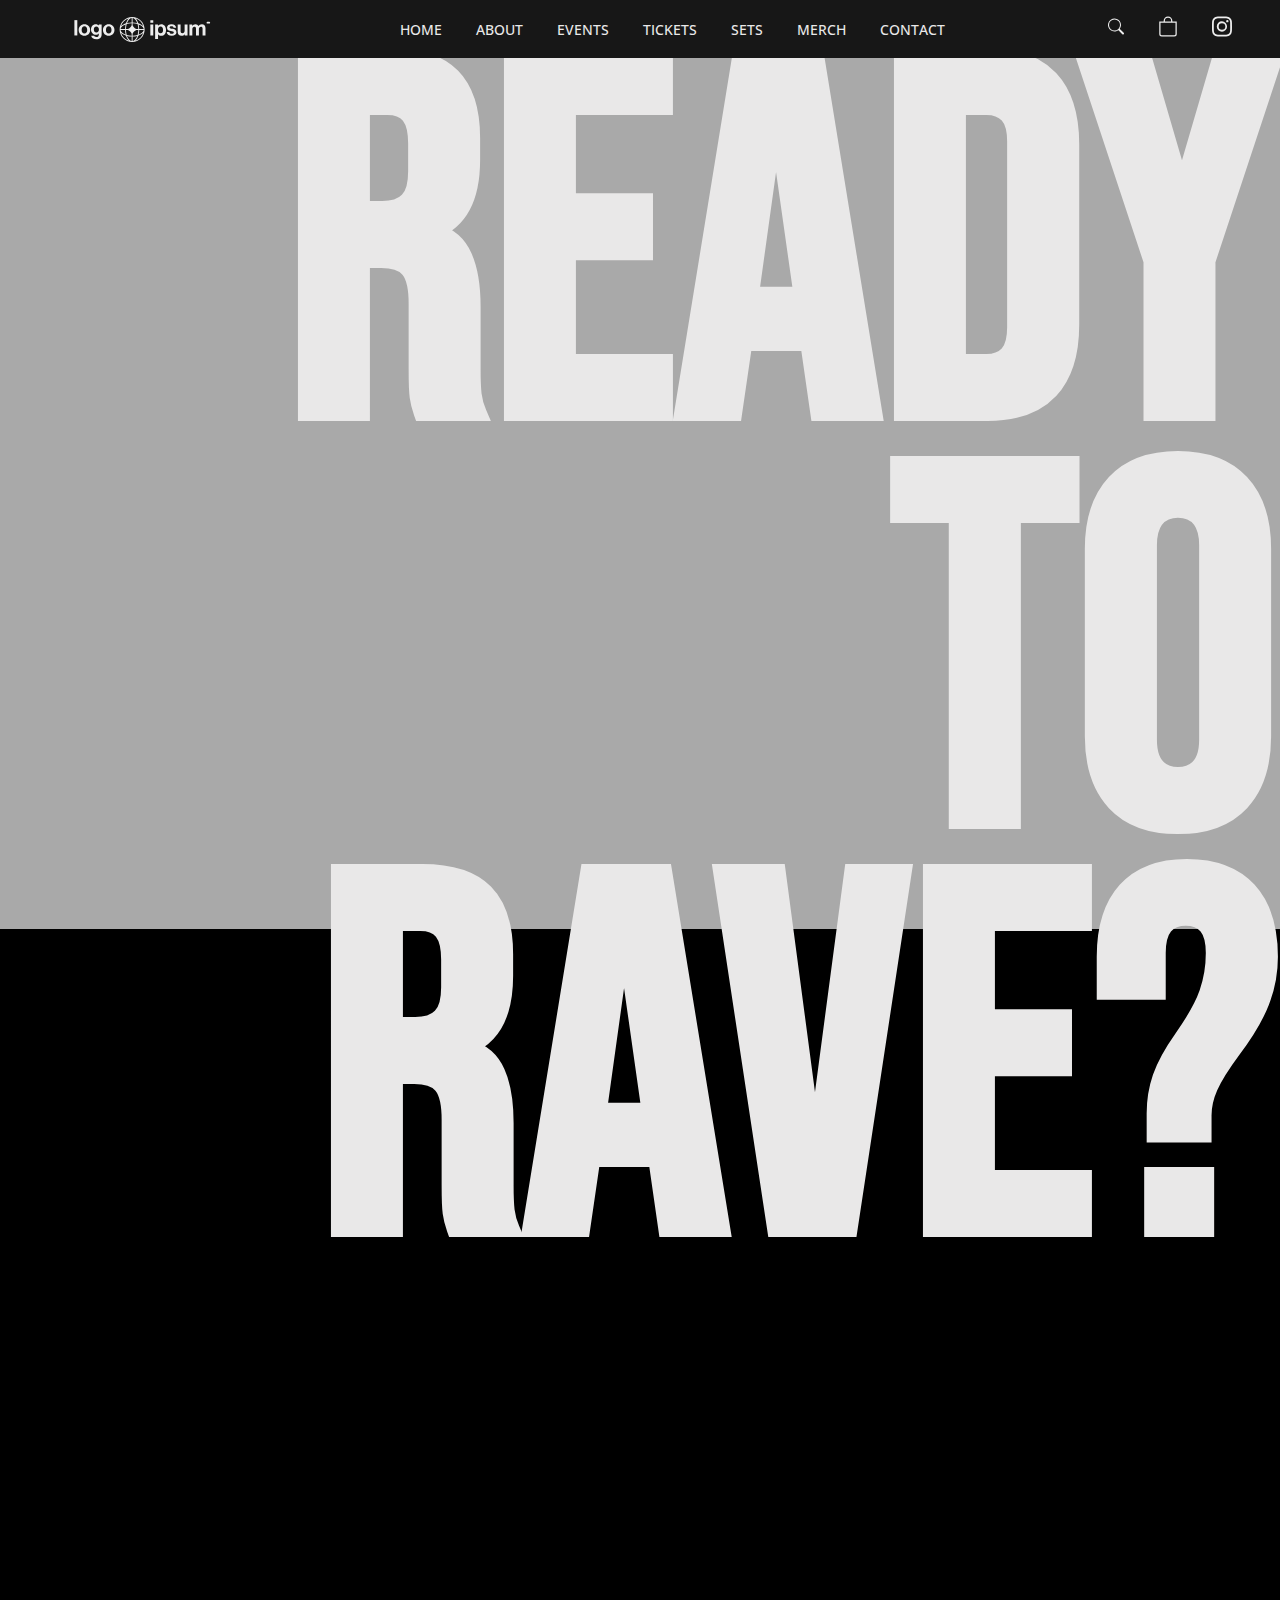
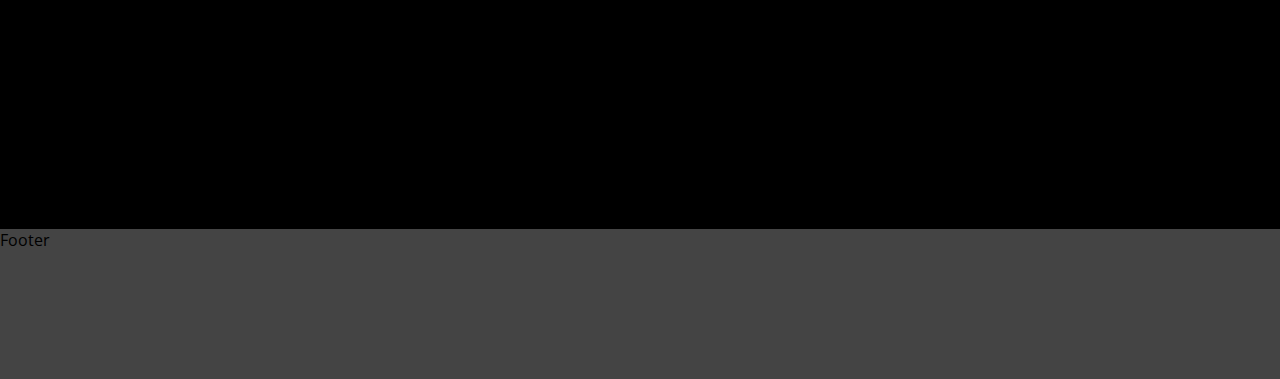
==== src/index.htm.html @ 8f087236 "Header, landing" ====
<!DOCTYPE html>
<html lang="de">
<head>
    <meta charset="UTF-8">
    <title>Title</title>
    <link rel="stylesheet" href="stylesheet.css">
    <link rel="icon" href="images/placeholder/gear-wide-connected%20(1).ico" sizes="any">
</head>
<body>
<div class="container">
    <div class="header">
        <div class="navigation">
            <svg id="logo-76" width="218" height="40" viewBox="0 0 218 40" fill="currentColor"
                 xmlns="http://www.w3.org/2000/svg">
                <path class="logoLong"
                      d="M122.355 29.5238H127.018V11.9352H122.355V29.5238ZM122.355 9.19238H127.018V5.00952H122.355V9.19238Z"
                      fill="currentColor" stop-color="#ffffff"></path>
                <path class="logoLong"
                      d="M130.023 35.2838H134.686V27.5352H134.754C135.748 29.0438 137.36 30.0381 139.828 30.0381C144.354 30.0381 147.44 26.4381 147.44 20.7467C147.44 15.2609 144.457 11.4552 139.794 11.4552C137.394 11.4552 135.748 12.5867 134.617 14.1295H134.514V11.9352H130.023V35.2838ZM138.834 26.1638C136.057 26.1638 134.583 24.0724 134.583 20.8838C134.583 17.7295 135.748 15.2267 138.663 15.2267C141.543 15.2267 142.708 17.5581 142.708 20.8838C142.708 24.2095 141.2 26.1638 138.834 26.1638Z"
                      fill="currentColor" stop-color="#ffffff"></path>
                <path class="logoLong"
                      d="M156.741 30.0381C161.13 30.0381 164.147 27.9124 164.147 24.3809C164.147 20.2667 160.89 19.4438 157.941 18.8267C155.438 18.3124 153.107 18.1752 153.107 16.6667C153.107 15.3981 154.307 14.7124 156.124 14.7124C158.113 14.7124 159.313 15.3981 159.518 17.2838H163.735C163.393 13.7524 160.821 11.4552 156.193 11.4552C152.181 11.4552 149.027 13.2724 149.027 17.0781C149.027 20.9181 152.113 21.7752 155.267 22.3924C157.667 22.8724 159.895 23.0438 159.895 24.7238C159.895 25.9581 158.73 26.7467 156.673 26.7467C154.581 26.7467 153.141 25.8552 152.833 23.8324H148.513C148.787 27.5695 151.633 30.0381 156.741 30.0381Z"
                      fill="currentColor" stop-color="#ffffff"></path>
                <path class="logoLong"
                      d="M181.85 29.5238V11.9352H177.187V22.0838C177.187 24.4152 175.85 26.0609 173.656 26.0609C171.667 26.0609 170.742 24.9295 170.742 22.8724V11.9352H166.113V23.6609C166.113 27.5009 168.307 30.0038 172.216 30.0038C174.685 30.0038 176.056 29.0781 177.256 27.4667H177.359V29.5238H181.85Z"
                      fill="currentColor" stop-color="#ffffff"></path>
                <path class="logoLong"
                      d="M184.866 29.5238H189.529V19.3067C189.529 16.9752 190.798 15.4667 192.684 15.4667C194.398 15.4667 195.392 16.4952 195.392 18.4838V29.5238H200.055V19.3067C200.055 16.9752 201.255 15.4667 203.209 15.4667C204.924 15.4667 205.918 16.4952 205.918 18.4838V29.5238H210.581V17.6952C210.581 13.8552 208.489 11.4552 204.786 11.4552C202.558 11.4552 200.706 12.6209 199.506 14.5409H199.438C198.581 12.6895 196.798 11.4552 194.569 11.4552C192.135 11.4552 190.421 12.6895 189.461 14.3009H189.358V11.9352H184.866V29.5238Z"
                      fill="currentColor" stop-color="#ffffff"></path>
                <path class="logoLong" d="M0.824158 29.5238H5.48701V5.00952H0.824158V29.5238Z" fill=currentColor"
                      stop-color="#ffffff"></path>
                <path class="logoLong"
                      d="M16.8884 30.0381C22.3398 30.0381 26.0769 25.9924 26.0769 20.7467C26.0769 15.5009 22.3398 11.4552 16.8884 11.4552C11.4369 11.4552 7.69978 15.5009 7.69978 20.7467C7.69978 25.9924 11.4369 30.0381 16.8884 30.0381ZM16.8884 26.4724C14.0084 26.4724 12.4312 24.1752 12.4312 20.7467C12.4312 17.3181 14.0084 14.9867 16.8884 14.9867C19.7341 14.9867 21.3455 17.3181 21.3455 20.7467C21.3455 24.1752 19.7341 26.4724 16.8884 26.4724Z"
                      fill="currentColor" stop-color="#ffffff"></path>
                <path class="logoLong"
                      d="M35.993 35.5238C38.5987 35.5238 40.8616 34.9067 42.3358 33.5352C43.6387 32.3352 44.4273 30.6552 44.4273 28.1867V11.9352H39.9359V13.7867H39.8673C38.8044 12.3124 37.193 11.4552 34.9987 11.4552C30.5416 11.4552 27.3873 14.8152 27.3873 20.0609C27.3873 25.3752 31.2273 28.4609 35.1359 28.4609C37.3644 28.4609 38.7016 27.5695 39.7301 26.4038H39.833V28.3238C39.833 30.7238 38.5644 31.9924 35.9244 31.9924C33.7644 31.9924 32.7701 31.1352 32.393 30.0381H27.7644C28.2444 33.4667 31.193 35.5238 35.993 35.5238ZM35.9244 24.7238C33.5244 24.7238 31.9473 22.9752 31.9473 19.9924C31.9473 17.0438 33.5244 15.1924 35.8901 15.1924C38.7016 15.1924 40.073 17.3867 40.073 19.9581C40.073 22.5638 38.873 24.7238 35.9244 24.7238Z"
                      fill="currentColor" stop-color="#ffffff"></path>
                <path class="logoLong"
                      d="M55.7611 30.0381C61.2125 30.0381 64.9497 25.9924 64.9497 20.7467C64.9497 15.5009 61.2125 11.4552 55.7611 11.4552C50.3097 11.4552 46.5725 15.5009 46.5725 20.7467C46.5725 25.9924 50.3097 30.0381 55.7611 30.0381ZM55.7611 26.4724C52.8811 26.4724 51.304 24.1752 51.304 20.7467C51.304 17.3181 52.8811 14.9867 55.7611 14.9867C58.6068 14.9867 60.2183 17.3181 60.2183 20.7467C60.2183 24.1752 58.6068 26.4724 55.7611 26.4724Z"
                      fill="currentColor" stop-color="#ffffff"></path>
                <path class="logoLong"
                      d="M212.275 9.04762C212.275 8.25864 212.915 7.61905 213.704 7.61905H216.561C217.35 7.61905 217.99 8.25864 217.99 9.04762C217.99 9.8366 217.35 10.4762 216.561 10.4762H213.704C212.915 10.4762 212.275 9.8366 212.275 9.04762Z"
                      fill="currentColor" stop-color="#ffffff"></path>
                <path class="logoLong" fill-rule="evenodd" clip-rule="evenodd"
                      d="M93.2277 0C104.273 0 113.228 8.95431 113.228 20C113.228 31.0457 104.273 40 93.2277 40C82.182 40 73.2277 31.0457 73.2277 20C73.2277 8.95431 82.182 0 93.2277 0ZM92.5048 1.49659C90.2231 1.81769 88.0505 3.65108 86.364 6.7174C85.8748 7.60683 85.4334 8.58946 85.0488 9.65044C87.342 9.07417 89.8611 8.73442 92.5048 8.68187V1.49659ZM83.3584 10.1308C83.8368 8.62958 84.4219 7.2484 85.0972 6.02065C85.9332 4.50059 86.9254 3.18795 88.0433 2.17977C81.9644 3.94523 77.1729 8.73679 75.4074 14.8157C76.4156 13.6978 77.7282 12.7056 79.2483 11.8696C80.4761 11.1943 81.8572 10.6091 83.3584 10.1308ZM82.8781 11.8211C82.3018 14.1143 81.9621 16.6334 81.9095 19.2771H74.7242C75.0453 16.9954 76.8787 14.8228 79.9451 13.1364C80.8345 12.6472 81.8171 12.2058 82.8781 11.8211ZM83.3556 19.2771C83.4153 16.392 83.8307 13.6834 84.5179 11.2902C86.9111 10.603 89.6197 10.1876 92.5048 10.1279V13.2508C91.4285 16.0062 89.2333 18.2012 86.4778 19.2771H83.3556ZM81.9095 20.7229H74.7242C75.0453 23.0046 76.8787 25.1771 79.9451 26.8636C80.8345 27.3528 81.8171 27.7942 82.8781 28.1789C82.3018 25.8857 81.9621 23.3666 81.9095 20.7229ZM84.5179 28.7098C83.8307 26.3166 83.4153 23.608 83.3556 20.7229H86.4778C89.2333 21.7988 91.4285 23.9938 92.5048 26.7492V29.8721C89.6197 29.8124 86.9111 29.397 84.5179 28.7098ZM83.3584 29.8692C81.8572 29.3909 80.4761 28.8057 79.2483 28.1304C77.7282 27.2944 76.4156 26.3022 75.4074 25.1843C77.1729 31.2632 81.9644 36.0548 88.0433 37.8202C86.9254 36.812 85.9332 35.4994 85.0972 33.9793C84.4219 32.7516 83.8368 31.3704 83.3584 29.8692ZM92.5048 38.5034C90.2231 38.1823 88.0505 36.3489 86.364 33.2826C85.8748 32.3932 85.4334 31.4105 85.0488 30.3496C87.342 30.9258 89.8611 31.2656 92.5048 31.3181V38.5034ZM98.412 37.8202C99.5299 36.812 100.522 35.4994 101.358 33.9793C102.033 32.7516 102.619 31.3704 103.097 29.8692C104.598 29.3909 105.979 28.8057 107.207 28.1304C108.727 27.2944 110.04 26.3022 111.048 25.1843C109.282 31.2632 104.491 36.0548 98.412 37.8202ZM101.407 30.3496C101.022 31.4105 100.58 32.3932 100.091 33.2826C98.4048 36.3489 96.2322 38.1823 93.9505 38.5034V31.3181C96.5942 31.2656 99.1133 30.9258 101.407 30.3496ZM103.577 28.1789C104.638 27.7942 105.621 27.3528 106.51 26.8636C109.577 25.1772 111.41 23.0046 111.731 20.7229H104.546C104.493 23.3666 104.153 25.8857 103.577 28.1789ZM103.1 20.7229C103.04 23.608 102.625 26.3166 101.937 28.7098C99.5442 29.397 96.8356 29.8124 93.9505 29.8721V26.7515C95.0265 23.9951 97.2222 21.7991 99.9784 20.7229H103.1ZM104.546 19.2771H111.731C111.41 16.9954 109.577 14.8228 106.51 13.1364C105.621 12.6472 104.638 12.2058 103.577 11.8211C104.153 14.1143 104.493 16.6334 104.546 19.2771ZM101.937 11.2902C102.625 13.6834 103.04 16.392 103.1 19.2771H99.9785C97.2222 18.2009 95.0265 16.0049 93.9505 13.2485V10.1279C96.8356 10.1876 99.5442 10.603 101.937 11.2902ZM103.097 10.1308C104.598 10.6091 105.979 11.1943 107.207 11.8696C108.727 12.7056 110.04 13.6978 111.048 14.8157C109.282 8.73679 104.491 3.94523 98.412 2.17977C99.5299 3.18795 100.522 4.50059 101.358 6.02065C102.033 7.2484 102.619 8.62958 103.097 10.1308ZM93.9505 1.49659C96.2322 1.81769 98.4048 3.65108 100.091 6.7174C100.58 7.60684 101.022 8.58946 101.407 9.65044C99.1133 9.07417 96.5942 8.73442 93.9505 8.68187V1.49659Z"
                      fill="currentColor" stop-color="#ffffff"></path>
            </svg>
            <nav>
                <ul class="navLinks">
                    <li><a href="#">HOME</a></li>
                    <li><a href="#">ABOUT</a></li>
                    <li><a href="#">EVENTS</a></li>
                    <li><a href="#">TICKETS</a></li>
                    <li><a href="#">SETS</a></li>
                    <li><a href="#">MERCH</a></li>
                    <li><a href="#">CONTACT</a></li>
                </ul>
            </nav>
            <nav>
                <ul class="iconLinks">
                    <li>
                        <a href="#">
                            <svg xmlns="http://www.w3.org/2000/svg" width="16" height="16" fill="currentColor"
                                 class="bi bi-search" viewBox="0 0 16 16">
                                <path d="M11.742 10.344a6.5 6.5 0 1 0-1.397 1.398h-.001c.03.04.062.078.098.115l3.85 3.85a1 1 0 0 0 1.415-1.414l-3.85-3.85a1.007 1.007 0 0 0-.115-.1zM12 6.5a5.5 5.5 0 1 1-11 0 5.5 5.5 0 0 1 11 0z"/>
                            </svg>
                        </a>
                    </li>
                    <li>
                        <a href="#">
                            <svg xmlns="http://www.w3.org/2000/svg" width="20" height="20" fill="currentColor"
                                 class="bi bi-bag"
                                 viewBox="0 0 16 16">
                                <path d="M8 1a2.5 2.5 0 0 1 2.5 2.5V4h-5v-.5A2.5 2.5 0 0 1 8 1zm3.5 3v-.5a3.5 3.5 0 1 0-7 0V4H1v10a2 2 0 0 0 2 2h10a2 2 0 0 0 2-2V4h-3.5zM2 5h12v9a1 1 0 0 1-1 1H3a1 1 0 0 1-1-1V5z"/>
                            </svg>
                        </a>
                    </li>
                    <li>
                        <a href="https://www.instagram.com/tunnel_vision_events/?igshid=YmMyMTA2M2Y%3D" target="_blank">
                            <svg xmlns="http://www.w3.org/2000/svg" width="20" height="20" fill="currentColor"
                                 class="bi bi-instagram" viewBox="0 0 16 16">
                                <path d="M8 0C5.829 0 5.556.01 4.703.048 3.85.088 3.269.222 2.76.42a3.917 3.917 0 0 0-1.417.923A3.927 3.927 0 0 0 .42 2.76C.222 3.268.087 3.85.048 4.7.01 5.555 0 5.827 0 8.001c0 2.172.01 2.444.048 3.297.04.852.174 1.433.372 1.942.205.526.478.972.923 1.417.444.445.89.719 1.416.923.51.198 1.09.333 1.942.372C5.555 15.99 5.827 16 8 16s2.444-.01 3.298-.048c.851-.04 1.434-.174 1.943-.372a3.916 3.916 0 0 0 1.416-.923c.445-.445.718-.891.923-1.417.197-.509.332-1.09.372-1.942C15.99 10.445 16 10.173 16 8s-.01-2.445-.048-3.299c-.04-.851-.175-1.433-.372-1.941a3.926 3.926 0 0 0-.923-1.417A3.911 3.911 0 0 0 13.24.42c-.51-.198-1.092-.333-1.943-.372C10.443.01 10.172 0 7.998 0h.003zm-.717 1.442h.718c2.136 0 2.389.007 3.232.046.78.035 1.204.166 1.486.275.373.145.64.319.92.599.28.28.453.546.598.92.11.281.24.705.275 1.485.039.843.047 1.096.047 3.231s-.008 2.389-.047 3.232c-.035.78-.166 1.203-.275 1.485a2.47 2.47 0 0 1-.599.919c-.28.28-.546.453-.92.598-.28.11-.704.24-1.485.276-.843.038-1.096.047-3.232.047s-2.39-.009-3.233-.047c-.78-.036-1.203-.166-1.485-.276a2.478 2.478 0 0 1-.92-.598 2.48 2.48 0 0 1-.6-.92c-.109-.281-.24-.705-.275-1.485-.038-.843-.046-1.096-.046-3.233 0-2.136.008-2.388.046-3.231.036-.78.166-1.204.276-1.486.145-.373.319-.64.599-.92.28-.28.546-.453.92-.598.282-.11.705-.24 1.485-.276.738-.034 1.024-.044 2.515-.045v.002zm4.988 1.328a.96.96 0 1 0 0 1.92.96.96 0 0 0 0-1.92zm-4.27 1.122a4.109 4.109 0 1 0 0 8.217 4.109 4.109 0 0 0 0-8.217zm0 1.441a2.667 2.667 0 1 1 0 5.334 2.667 2.667 0 0 1 0-5.334z"/>
                            </svg>
                        </a>
                    </li>
                </ul>
            </nav>
        </div>
    </div>
    <div class="landing">
        <div class="logoContainer">

        </div>
        <div class="sloganContainer">
            <h1>READY TO RAVE?</h1>
        </div>
    </div>

    <div class="content-container">
        <div class="events">Events</div>
    </div>

    <div class="footer">Footer</div>
</div>

</body>
</html>
---- src/stylesheet.css ----
/* Fonts */
@import url('https://fonts.googleapis.com/css2?family=Open+Sans:wght@500&display=swap');
@import url('https://fonts.googleapis.com/css2?family=Sedgwick+Ave+Display&display=swap');
@import url('https://fonts.googleapis.com/css2?family=Bebas+Neue&display=swap');

/* Full Layout Settings */
* {
    box-sizing: border-box;
    margin: 0;
    padding: 0;
}

body {
    margin: 0;
    padding: 0;
    font-family: 'Open Sans', sans-serif;
    font-size: 16px;
    background-color: black;
}

/* Font Settings */
li, a, button {
    font-family: 'Open Sans', sans-serif;
    font-style: normal;
    text-decoration: none;
    font-weight: 500;
    font-size: 14px;
    color: #E9E8E8;
    transition: all 0.3s ease 0s;
}


/* Container Layout Settings */
/* Page Row Settings */
.container {
    display: grid;
    grid-template-rows: 56px 97vh 100vh 150px;
    grid-template-areas:
            "page-header"
            "page-landing"
            "page-content"
            "page-footer";
}

/* Header Layout Settings */
.header {
    grid-area: page-header;
    display: grid;
    width: 100%;
    grid-template-columns: 1fr minmax(1024px, 1220px) 1fr;
    grid-template-areas:
        "leftside page-navigation rightside";
    justify-content: center;
    background-color: #171717;
    position: fixed;
    align-items: center;
}

/* Navigation Settings */
.navigation {
    grid-area: page-navigation;
    justify-content: space-between;
    width: 100%;
    display: flex;
    align-items: center;
    padding: 14px 3px;
    z-index: 4;
    align-self: center;
    justify-self: center;
    background-color: #171717;
}

.navigation svg {
    cursor: pointer;
    height: 25px;
    color: #EDEDED;
    transition: all 0.3s ease 0s;
}

.navigation svg:hover {
    cursor: pointer;
    height: 25px;
    color: #DA0037;
}

.navLinks, .iconLinks {
    list-style: none;
    text-decoration: none;
}

.navLinks li, .iconLinks li {
    display: inline-block;
    padding: 0 15px;
    text-decoration: none;
    color: #EDEDED;
    transition: all 0.3s ease 0s;
}

.navLinks li a:hover, .iconLinks li a:hover {
    display: inline-block;
    text-decoration: none;
    color: #DA0037;
}

/* Landing Layout Settings */
.landing {
    grid-area: page-landing;
    display: grid;
    grid-template-columns: 1fr 1fr;
    grid-template-areas:
        "logo ready";
    background-color: darkgray;
}

.sloganContainer {
    display: flex;
    flex-direction: column;
    justify-content: flex-end;
    align-items: flex-end;
    height: 100%;
}

.sloganContainer h1 {
    padding: 0;
    font-family: 'Bebas Neue', cursive;
    font-size: 510px;
    color: #E9E8E8;
    line-height: 0.8;
    text-align: end;
}

.logoContainer {
    grid-area: logo;
}


/* Content Layout Settings */
.content-container {
    grid-area: page-content;
}

/* Event Layout Settings */
/*.events {
    display: grid;
    grid-template-columns: 1fr 512px 512px 1fr;
    grid-template-rows: 1fr 1fr;
    background-color: gray;
    height: 100%;
}*/

/* Footer Layout Settings */
.footer {
    grid-area: page-footer;
    background-color: #444444;

}
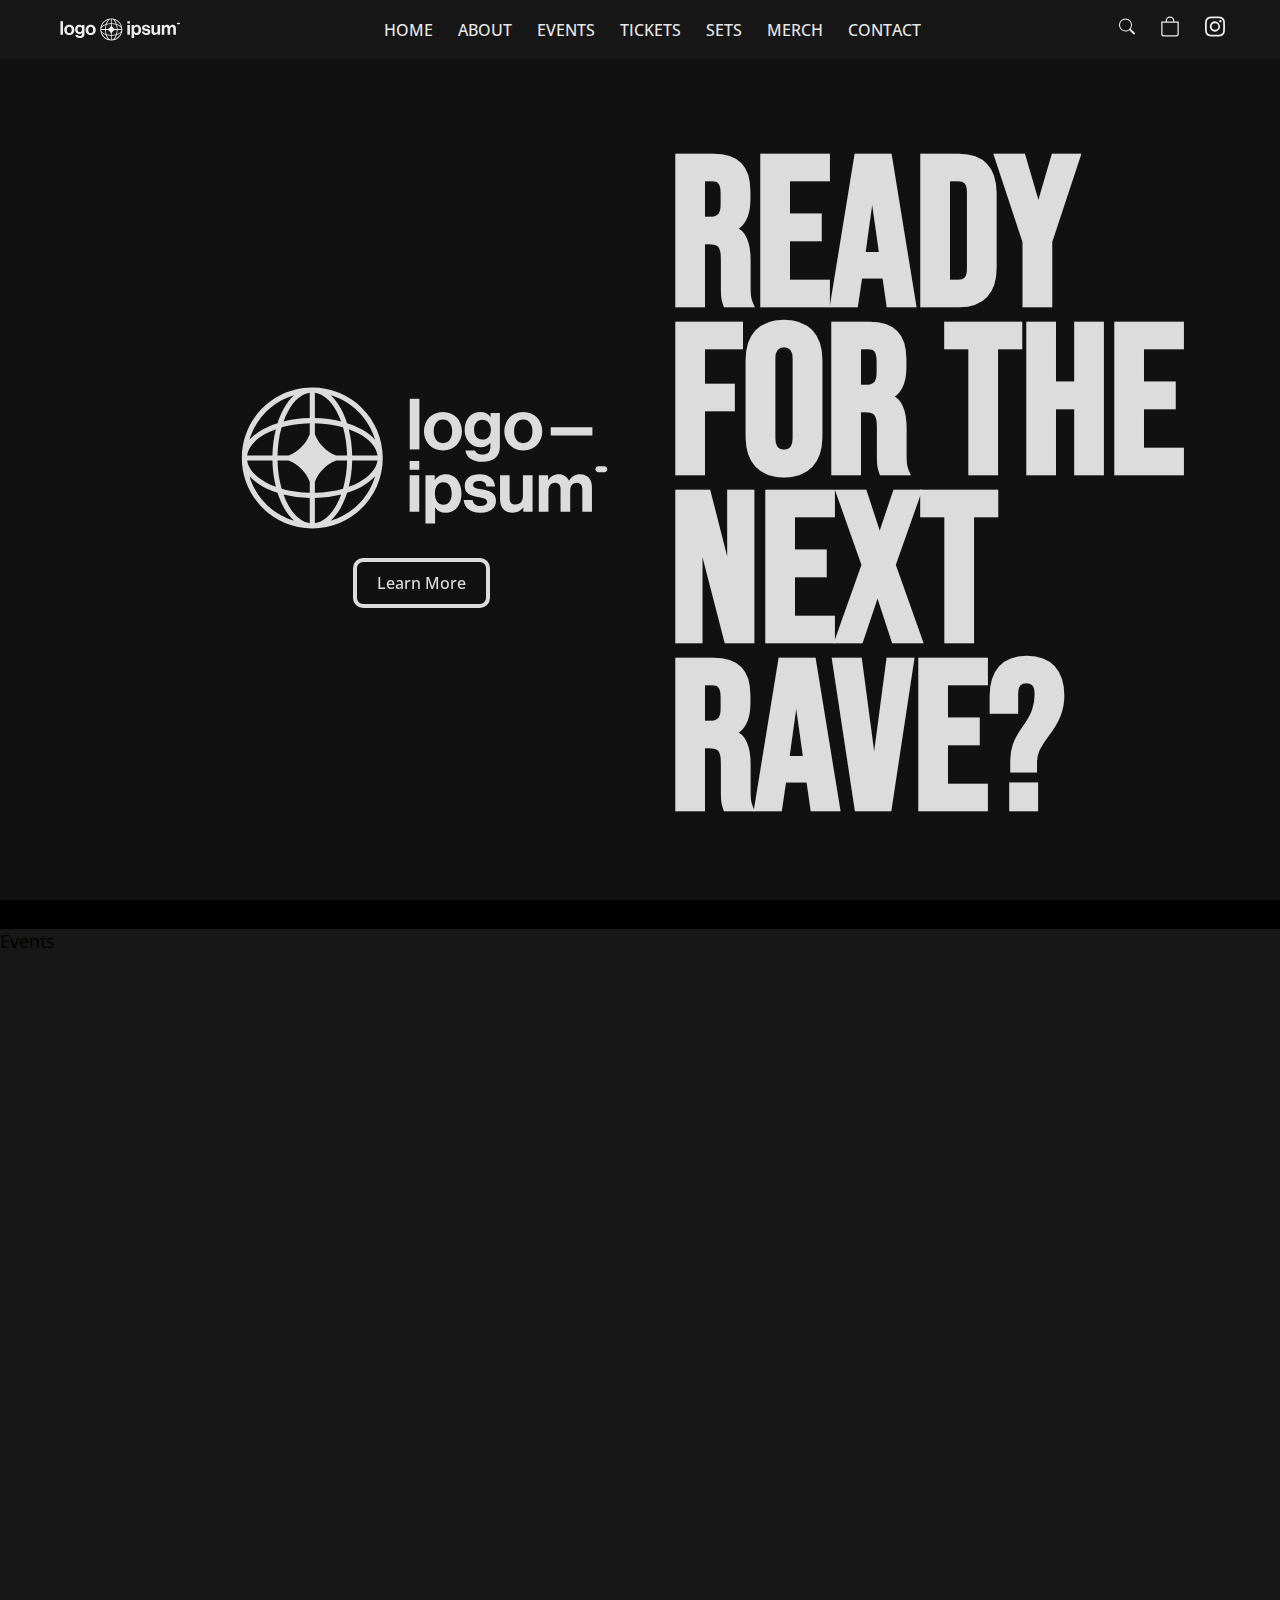
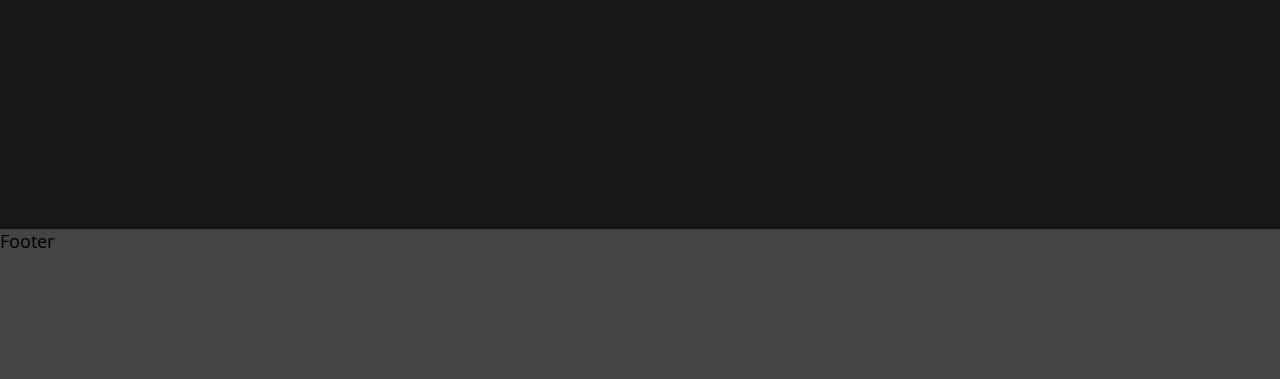
==== commit 73575d3a: "landing" ====
--- a/src/index.htm.html
+++ b/src/index.htm.html
@@ -10,7 +10,7 @@
 <div class="container">
     <div class="header">
         <div class="navigation">
-            <svg id="logo-76" width="218" height="40" viewBox="0 0 218 40" fill="currentColor"
+            <svg id="logo-76" width="150" height="40" viewBox="0 0 218 40" fill="currentColor"
                  xmlns="http://www.w3.org/2000/svg">
                 <path class="logoLong"
                       d="M122.355 29.5238H127.018V11.9352H122.355V29.5238ZM122.355 9.19238H127.018V5.00952H122.355V9.19238Z"
@@ -87,12 +87,31 @@
             </nav>
         </div>
     </div>
+    <video autoplay loop muted id="backgroundVideo">
+        <source src="videos/BackgroundVideo.mp4" type="video/mp4">
+        <source src="videos/BackgroundVideo.mov" type="video/webm">
+        Your browser does not support the video tag.
+    </video>
     <div class="landing">
         <div class="logoContainer">
-
+            <svg id="logo-77" width="380" height="160" viewBox="0 0 105 40" fill="none" xmlns="http://www.w3.org/2000/svg">
+                <path class="logo" d="M48.136 35.2381H50.8704V24.9238H48.136V35.2381ZM48.136 23.3153H50.8704V20.8624H48.136V23.3153Z" fill="currentColor" stop-color="#ffffff"></path>
+                <path class="logo" d="M52.6323 38.6159H55.3667V34.072H55.407C55.99 34.9566 56.935 35.5397 58.3826 35.5397C61.0366 35.5397 62.8461 33.4286 62.8461 30.091C62.8461 26.874 61.0969 24.6423 58.3625 24.6423C56.9551 24.6423 55.99 25.3058 55.3265 26.2105H55.2662V24.9238H52.6323V38.6159ZM57.7996 33.2677C56.171 33.2677 55.3064 32.0413 55.3064 30.1714C55.3064 28.3217 55.99 26.8539 57.699 26.8539C59.3879 26.8539 60.0715 28.2211 60.0715 30.1714C60.0715 32.1217 59.1869 33.2677 57.7996 33.2677Z" fill="currentColor" stop-color="#ffffff"></path>
+                <path class="logo" d="M68.3007 35.5397C70.8742 35.5397 72.6435 34.2931 72.6435 32.2222C72.6435 29.8095 70.7335 29.327 69.0044 28.9651C67.5366 28.6635 66.1694 28.583 66.1694 27.6984C66.1694 26.9545 66.8731 26.5523 67.9388 26.5523C69.1049 26.5523 69.8086 26.9545 69.9292 28.0603H72.4023C72.2012 25.9894 70.6933 24.6423 67.979 24.6423C65.6266 24.6423 63.7768 25.7079 63.7768 27.9396C63.7768 30.1915 65.5864 30.6942 67.4361 31.0561C68.8435 31.3375 70.1504 31.4381 70.1504 32.4233C70.1504 33.1471 69.4668 33.6095 68.2604 33.6095C67.034 33.6095 66.1895 33.0868 66.0086 31.9005H63.4752C63.6361 34.0921 65.3049 35.5397 68.3007 35.5397Z" fill="currentColor" stop-color="#ffffff"></path>
+                <path class="logo" d="M83.0252 35.2381V24.9238H80.2908V30.8751C80.2908 32.2423 79.5067 33.2074 78.2199 33.2074C77.0538 33.2074 76.5109 32.5439 76.5109 31.3375V24.9238H73.7966V31.8C73.7966 34.0518 75.0834 35.5196 77.3755 35.5196C78.8231 35.5196 79.6273 34.9767 80.3311 34.0317H80.3914V35.2381H83.0252Z" fill="currentColor" stop-color="#ffffff"></path>
+                <path class="logo" d="M84.7939 35.2381H87.5284V29.2465C87.5284 27.8793 88.2723 26.9947 89.3781 26.9947C90.3834 26.9947 90.9665 27.5978 90.9665 28.764V35.2381H93.7009V29.2465C93.7009 27.8793 94.4046 26.9947 95.5506 26.9947C96.5559 26.9947 97.139 27.5978 97.139 28.764V35.2381H99.8734V28.3016C99.8734 26.0497 98.6469 24.6423 96.4755 24.6423C95.1686 24.6423 94.0829 25.3259 93.3792 26.4518H93.339C92.8363 25.3661 91.7908 24.6423 90.4839 24.6423C89.0564 24.6423 88.0511 25.3661 87.4881 26.3111H87.4278V24.9238H84.7939V35.2381Z" fill="currentColor" stop-color="#ffffff"></path>
+                <path class="logo" d="M48.1762 17.572H50.9106V3.19629H48.1762V17.572Z" fill="currentColor" stop-color="#ffffff"></path>
+                <path class="logo" d="M57.5966 17.8736C60.7935 17.8736 62.985 15.5011 62.985 12.4249C62.985 9.3487 60.7935 6.97621 57.5966 6.97621C54.3998 6.97621 52.2082 9.3487 52.2082 12.4249C52.2082 15.5011 54.3998 17.8736 57.5966 17.8736ZM57.5966 15.7826C55.9077 15.7826 54.9829 14.4355 54.9829 12.4249C54.9829 10.4143 55.9077 9.04712 57.5966 9.04712C59.2654 9.04712 60.2104 10.4143 60.2104 12.4249C60.2104 14.4355 59.2654 15.7826 57.5966 15.7826Z" fill="currentColor" stop-color="#ffffff"></path>
+                <path class="logo" d="M68.8 21.0906C70.3281 21.0906 71.6551 20.7287 72.5196 19.9244C73.2836 19.2207 73.7461 18.2355 73.7461 16.7879V7.25769H71.1122V8.34341H71.072C70.4487 7.47885 69.5037 6.97621 68.2169 6.97621C65.6032 6.97621 63.7534 8.94659 63.7534 12.0228C63.7534 15.1392 66.0053 16.9487 68.2974 16.9487C69.6043 16.9487 70.3884 16.426 70.9916 15.7424H71.0519V16.8683C71.0519 18.2757 70.308 19.0196 68.7598 19.0196C67.4931 19.0196 66.9101 18.517 66.6889 17.8736H63.9746C64.2561 19.8842 65.9852 21.0906 68.8 21.0906ZM68.7598 14.7572C67.3524 14.7572 66.4275 13.7318 66.4275 11.9826C66.4275 10.2535 67.3524 9.16775 68.7397 9.16775C70.3884 9.16775 71.1926 10.4545 71.1926 11.9625C71.1926 13.4905 70.4889 14.7572 68.7598 14.7572Z" fill="currentColor" stop-color="#ffffff"></path>
+                <path class="logo" d="M80.3925 17.8736C83.5893 17.8736 85.7809 15.5011 85.7809 12.4249C85.7809 9.3487 83.5893 6.97621 80.3925 6.97621C77.1957 6.97621 75.0041 9.3487 75.0041 12.4249C75.0041 15.5011 77.1957 17.8736 80.3925 17.8736ZM80.3925 15.7826C78.7036 15.7826 77.7787 14.4355 77.7787 12.4249C77.7787 10.4143 78.7036 9.04712 80.3925 9.04712C82.0613 9.04712 83.0063 10.4143 83.0063 12.4249C83.0063 14.4355 82.0613 15.7826 80.3925 15.7826Z" fill="currentColor" stop-color="#ffffff"></path>
+                <path class="logo" d="M88.1779 13.6313H100V11.2789H88.1779V13.6313Z" fill="currentColor" stop-color="#ffffff"></path>
+                <path class="logo" d="M100.867 23.1717C100.867 22.709 101.242 22.3339 101.705 22.3339H103.38C103.843 22.3339 104.218 22.709 104.218 23.1717C104.218 23.6343 103.843 24.0094 103.38 24.0094H101.705C101.242 24.0094 100.867 23.6343 100.867 23.1717Z" fill="currentColor" stop-color="#ffffff"></path>
+                <path class="logo" fill-rule="evenodd" clip-rule="evenodd" d="M20.5216 0C31.5673 0 40.5216 8.9543 40.5216 20C40.5216 31.0457 31.5673 40 20.5216 40C9.47591 40 0.521606 31.0457 0.521606 20C0.521606 8.9543 9.47591 0 20.5216 0ZM19.7987 1.49659C17.5171 1.81769 15.3445 3.65108 13.658 6.7174C13.1688 7.60683 12.7274 8.58946 12.3427 9.65044C14.6359 9.07417 17.155 8.73442 19.7987 8.68187V1.49659ZM10.6524 10.1308C11.1307 8.62958 11.7159 7.2484 12.3912 6.02065C13.2272 4.50059 14.2194 3.18795 15.3373 2.17977C9.2584 3.94523 4.46683 8.73679 2.70138 14.8157C3.70955 13.6978 5.0222 12.7056 6.54226 11.8696C7.77001 11.1943 9.15118 10.6091 10.6524 10.1308ZM10.172 11.8211C9.59577 14.1143 9.25603 16.6334 9.20348 19.2771H2.01819C2.3393 16.9954 4.17269 14.8228 7.23901 13.1364C8.12844 12.6472 9.11107 12.2058 10.172 11.8211ZM10.6496 19.2771C10.7093 16.392 11.1246 13.6834 11.8118 11.2902C14.205 10.603 16.9137 10.1876 19.7987 10.1279V13.2508C18.7224 16.0062 16.5272 18.2012 13.7717 19.2771H10.6496ZM9.20348 20.7229H2.01819C2.3393 23.0046 4.17269 25.1771 7.23901 26.8636C8.12844 27.3528 9.11107 27.7942 10.172 28.1789C9.59577 25.8857 9.25603 23.3666 9.20348 20.7229ZM11.8118 28.7098C11.1246 26.3166 10.7093 23.608 10.6496 20.7229H13.7717C16.5272 21.7988 18.7225 23.9938 19.7987 26.7492V29.8721C16.9137 29.8124 14.205 29.397 11.8118 28.7098ZM10.6524 29.8692C9.15118 29.3909 7.77001 28.8057 6.54226 28.1304C5.0222 27.2944 3.70955 26.3022 2.70138 25.1843C4.46683 31.2632 9.2584 36.0548 15.3373 37.8202C14.2194 36.812 13.2272 35.4994 12.3912 33.9793C11.7159 32.7516 11.1307 31.3704 10.6524 29.8692ZM19.7987 38.5034C17.5171 38.1823 15.3445 36.3489 13.658 33.2826C13.1688 32.3932 12.7274 31.4105 12.3427 30.3496C14.6359 30.9258 17.155 31.2656 19.7987 31.3181V38.5034ZM25.7059 37.8202C26.8238 36.812 27.816 35.4994 28.6521 33.9793C29.3273 32.7516 29.9125 31.3704 30.3908 29.8692C31.892 29.3909 33.2732 28.8057 34.501 28.1304C36.021 27.2944 37.3337 26.3022 38.3418 25.1843C36.5764 31.2632 31.7848 36.0548 25.7059 37.8202ZM28.7005 30.3496C28.3158 31.4105 27.8744 32.3932 27.3852 33.2826C25.6988 36.3489 23.5262 38.1823 21.2445 38.5034V31.3181C23.8882 31.2656 26.4073 30.9258 28.7005 30.3496ZM30.8712 28.1789C31.9321 27.7942 32.9148 27.3528 33.8042 26.8636C36.8705 25.1771 38.7039 23.0046 39.025 20.7229H31.8397C31.7872 23.3666 31.4474 25.8857 30.8712 28.1789ZM30.3937 20.7229C30.334 23.608 29.9186 26.3166 29.2314 28.7098C26.8382 29.397 24.1296 29.8124 21.2445 29.8721V26.7515C22.3204 23.9951 24.5161 21.7991 27.2724 20.7229H30.3937ZM31.8397 19.2771H39.025C38.7039 16.9954 36.8705 14.8228 33.8042 13.1364C32.9148 12.6472 31.9321 12.2058 30.8712 11.8211C31.4474 14.1143 31.7872 16.6334 31.8397 19.2771ZM29.2314 11.2902C29.9186 13.6834 30.334 16.392 30.3937 19.2771H27.2724C24.5161 18.2009 22.3204 16.0049 21.2445 13.2485V10.1279C24.1296 10.1876 26.8382 10.603 29.2314 11.2902ZM30.3908 10.1308C31.892 10.6091 33.2732 11.1943 34.501 11.8696C36.021 12.7056 37.3337 13.6978 38.3418 14.8157C36.5764 8.73679 31.7848 3.94523 25.7059 2.17977C26.8238 3.18795 27.816 4.50059 28.6521 6.02065C29.3273 7.2484 29.9125 8.62958 30.3908 10.1308ZM21.2445 1.49659C23.5262 1.81769 25.6988 3.65108 27.3852 6.7174C27.8744 7.60684 28.3158 8.58946 28.7005 9.65044C26.4073 9.07417 23.8882 8.73442 21.2445 8.68187V1.49659Z" fill="currentColor" stop-color="#ffffff"></path>
+            </svg>
+            <button class="landing-btn">Learn More</button>
         </div>
         <div class="sloganContainer">
-            <h1>READY TO RAVE?</h1>
+            <h1>READY FOR THE NEXT RAVE?</h1>
         </div>
     </div>
 
--- a/src/stylesheet.css
+++ b/src/stylesheet.css
@@ -14,7 +14,7 @@
     margin: 0;
     padding: 0;
     font-family: 'Open Sans', sans-serif;
-    font-size: 16px;
+    font-size: 18px;
     background-color: black;
 }
 
@@ -24,9 +24,9 @@
     font-style: normal;
     text-decoration: none;
     font-weight: 500;
-    font-size: 14px;
+    font-size: 16px;
     color: #E9E8E8;
-    transition: all 0.3s ease 0s;
+    transition: 0.5s;
 }
 
 
@@ -54,6 +54,7 @@
     background-color: #171717;
     position: fixed;
     align-items: center;
+    z-index: 5;
 }
 
 /* Navigation Settings */
@@ -63,18 +64,19 @@
     width: 100%;
     display: flex;
     align-items: center;
-    padding: 14px 3px;
-    z-index: 4;
+    padding: 14px 15px;
     align-self: center;
     justify-self: center;
     background-color: #171717;
 }
-
+#logo-76 {
+    padding: 0 15px;
+}
 .navigation svg {
     cursor: pointer;
     height: 25px;
     color: #EDEDED;
-    transition: all 0.3s ease 0s;
+    transition: 0.5s;
 }
 
 .navigation svg:hover {
@@ -90,10 +92,10 @@
 
 .navLinks li, .iconLinks li {
     display: inline-block;
-    padding: 0 15px;
+    padding: 0 10px;
     text-decoration: none;
     color: #EDEDED;
-    transition: all 0.3s ease 0s;
+    transition: 0.5s;
 }
 
 .navLinks li a:hover, .iconLinks li a:hover {
@@ -106,37 +108,100 @@
 .landing {
     grid-area: page-landing;
     display: grid;
-    grid-template-columns: 1fr 1fr;
+    grid-template-columns: minmax(512px, 720px) minmax(512px, 720px);
+    justify-content: center;
     grid-template-areas:
         "logo ready";
-    background-color: darkgray;
-}
+    z-index: 1;
+}
+
+#backgroundVideo {
+    grid-area: page-landing;
+    opacity: 75%;
+    position: fixed;
+    width: 100%;
+    height: 100%;
+    object-fit: cover;
+    z-index: -2;
+    background-color: #171717;
+}
+
+
 
 .sloganContainer {
+    cursor: pointer;
     display: flex;
     flex-direction: column;
-    justify-content: flex-end;
-    align-items: flex-end;
-    height: 100%;
+    justify-content: center;
+    align-items: center;
+    height: 100%;
+    z-index: 0;
 }
 
 .sloganContainer h1 {
-    padding: 0;
     font-family: 'Bebas Neue', cursive;
-    font-size: 510px;
-    color: #E9E8E8;
+    font-size: 210px;
+    color: rgba(233, 232, 232, 95%);
     line-height: 0.8;
-    text-align: end;
-}
+    text-align: left;
+    transition: 0.5s ;
+    padding: 0 0 0 30px;
+    width: 100%;
+}
+
+.sloganContainer h1:hover {
+    color: rgba(233, 232, 232, 15%);
+}
+
 
 .logoContainer {
     grid-area: logo;
+    display: flex;
+    flex-direction: column;
+    justify-content: center; /* aligns content to the right */
+    align-items: center;
+    height: 100%;
+    z-index: 0;
+    width: 100%;
+    justify-self: right;
+}
+
+.logoContainer svg {
+    color: rgba(233, 232, 232, 95%);
+    align-self: flex-end;
+    padding-right: 30px;
+    margin-bottom: 20px;
+    width: 400px;
+    transition: 0.5s;
+    margin-left: 80px;
+}
+
+.logoContainer svg:hover {
+    color: rgba(233, 232, 232, 15%);
+}
+
+.landing-btn {
+    cursor: pointer;
+    border: 4px solid rgba(233, 232, 232, 95%);
+    color: rgba(233, 232, 232, 95%);
+    border-radius: 10px;
+    padding: 10px 20px;
+    background: none;
+    margin-right: 150px;
+    align-self: flex-end;
+}
+
+.landing-btn:hover {
+    background: rgba(233, 232, 232, 25%);
+    font-size: large;
+
 }
 
 
 /* Content Layout Settings */
 .content-container {
     grid-area: page-content;
+    background-color: #171717;
 }
 
 /* Event Layout Settings */
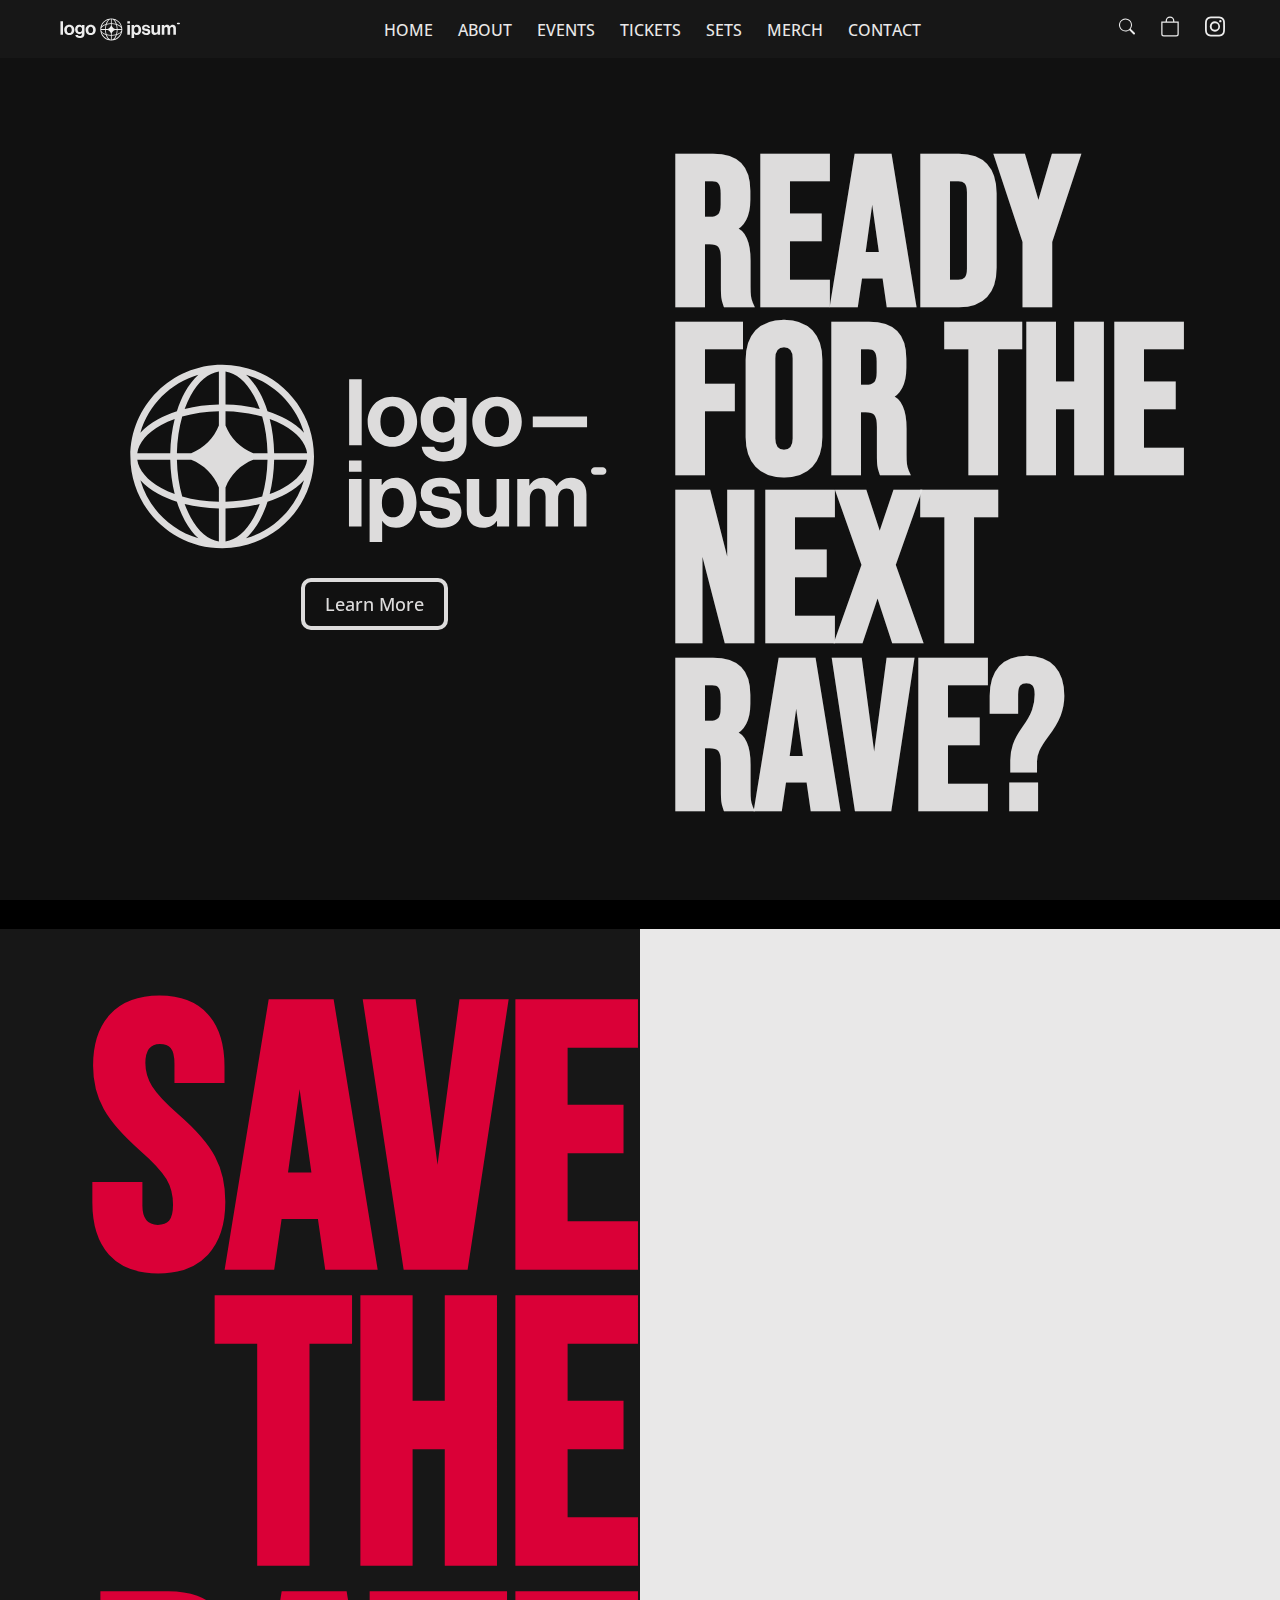
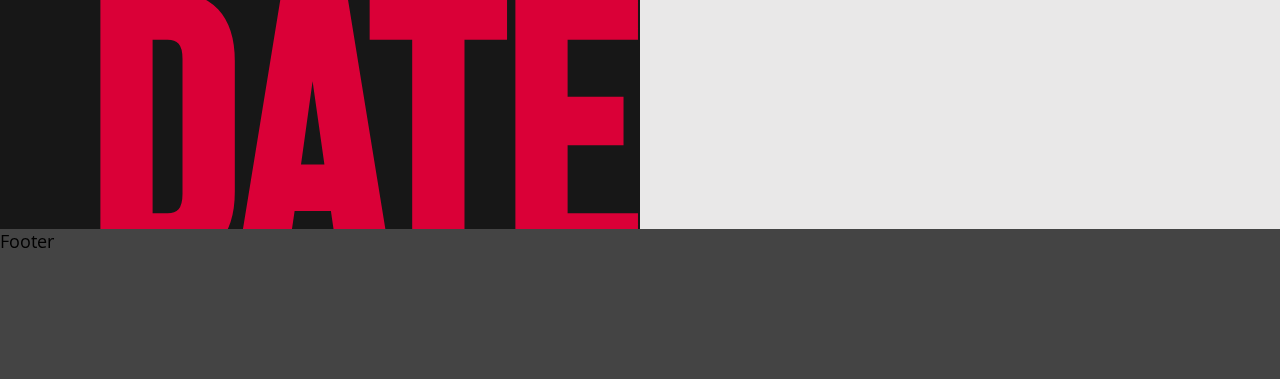
==== commit f095c555: "landing" ====
--- a/src/index.htm.html
+++ b/src/index.htm.html
@@ -94,19 +94,42 @@
     </video>
     <div class="landing">
         <div class="logoContainer">
-            <svg id="logo-77" width="380" height="160" viewBox="0 0 105 40" fill="none" xmlns="http://www.w3.org/2000/svg">
-                <path class="logo" d="M48.136 35.2381H50.8704V24.9238H48.136V35.2381ZM48.136 23.3153H50.8704V20.8624H48.136V23.3153Z" fill="currentColor" stop-color="#ffffff"></path>
-                <path class="logo" d="M52.6323 38.6159H55.3667V34.072H55.407C55.99 34.9566 56.935 35.5397 58.3826 35.5397C61.0366 35.5397 62.8461 33.4286 62.8461 30.091C62.8461 26.874 61.0969 24.6423 58.3625 24.6423C56.9551 24.6423 55.99 25.3058 55.3265 26.2105H55.2662V24.9238H52.6323V38.6159ZM57.7996 33.2677C56.171 33.2677 55.3064 32.0413 55.3064 30.1714C55.3064 28.3217 55.99 26.8539 57.699 26.8539C59.3879 26.8539 60.0715 28.2211 60.0715 30.1714C60.0715 32.1217 59.1869 33.2677 57.7996 33.2677Z" fill="currentColor" stop-color="#ffffff"></path>
-                <path class="logo" d="M68.3007 35.5397C70.8742 35.5397 72.6435 34.2931 72.6435 32.2222C72.6435 29.8095 70.7335 29.327 69.0044 28.9651C67.5366 28.6635 66.1694 28.583 66.1694 27.6984C66.1694 26.9545 66.8731 26.5523 67.9388 26.5523C69.1049 26.5523 69.8086 26.9545 69.9292 28.0603H72.4023C72.2012 25.9894 70.6933 24.6423 67.979 24.6423C65.6266 24.6423 63.7768 25.7079 63.7768 27.9396C63.7768 30.1915 65.5864 30.6942 67.4361 31.0561C68.8435 31.3375 70.1504 31.4381 70.1504 32.4233C70.1504 33.1471 69.4668 33.6095 68.2604 33.6095C67.034 33.6095 66.1895 33.0868 66.0086 31.9005H63.4752C63.6361 34.0921 65.3049 35.5397 68.3007 35.5397Z" fill="currentColor" stop-color="#ffffff"></path>
-                <path class="logo" d="M83.0252 35.2381V24.9238H80.2908V30.8751C80.2908 32.2423 79.5067 33.2074 78.2199 33.2074C77.0538 33.2074 76.5109 32.5439 76.5109 31.3375V24.9238H73.7966V31.8C73.7966 34.0518 75.0834 35.5196 77.3755 35.5196C78.8231 35.5196 79.6273 34.9767 80.3311 34.0317H80.3914V35.2381H83.0252Z" fill="currentColor" stop-color="#ffffff"></path>
-                <path class="logo" d="M84.7939 35.2381H87.5284V29.2465C87.5284 27.8793 88.2723 26.9947 89.3781 26.9947C90.3834 26.9947 90.9665 27.5978 90.9665 28.764V35.2381H93.7009V29.2465C93.7009 27.8793 94.4046 26.9947 95.5506 26.9947C96.5559 26.9947 97.139 27.5978 97.139 28.764V35.2381H99.8734V28.3016C99.8734 26.0497 98.6469 24.6423 96.4755 24.6423C95.1686 24.6423 94.0829 25.3259 93.3792 26.4518H93.339C92.8363 25.3661 91.7908 24.6423 90.4839 24.6423C89.0564 24.6423 88.0511 25.3661 87.4881 26.3111H87.4278V24.9238H84.7939V35.2381Z" fill="currentColor" stop-color="#ffffff"></path>
-                <path class="logo" d="M48.1762 17.572H50.9106V3.19629H48.1762V17.572Z" fill="currentColor" stop-color="#ffffff"></path>
-                <path class="logo" d="M57.5966 17.8736C60.7935 17.8736 62.985 15.5011 62.985 12.4249C62.985 9.3487 60.7935 6.97621 57.5966 6.97621C54.3998 6.97621 52.2082 9.3487 52.2082 12.4249C52.2082 15.5011 54.3998 17.8736 57.5966 17.8736ZM57.5966 15.7826C55.9077 15.7826 54.9829 14.4355 54.9829 12.4249C54.9829 10.4143 55.9077 9.04712 57.5966 9.04712C59.2654 9.04712 60.2104 10.4143 60.2104 12.4249C60.2104 14.4355 59.2654 15.7826 57.5966 15.7826Z" fill="currentColor" stop-color="#ffffff"></path>
-                <path class="logo" d="M68.8 21.0906C70.3281 21.0906 71.6551 20.7287 72.5196 19.9244C73.2836 19.2207 73.7461 18.2355 73.7461 16.7879V7.25769H71.1122V8.34341H71.072C70.4487 7.47885 69.5037 6.97621 68.2169 6.97621C65.6032 6.97621 63.7534 8.94659 63.7534 12.0228C63.7534 15.1392 66.0053 16.9487 68.2974 16.9487C69.6043 16.9487 70.3884 16.426 70.9916 15.7424H71.0519V16.8683C71.0519 18.2757 70.308 19.0196 68.7598 19.0196C67.4931 19.0196 66.9101 18.517 66.6889 17.8736H63.9746C64.2561 19.8842 65.9852 21.0906 68.8 21.0906ZM68.7598 14.7572C67.3524 14.7572 66.4275 13.7318 66.4275 11.9826C66.4275 10.2535 67.3524 9.16775 68.7397 9.16775C70.3884 9.16775 71.1926 10.4545 71.1926 11.9625C71.1926 13.4905 70.4889 14.7572 68.7598 14.7572Z" fill="currentColor" stop-color="#ffffff"></path>
-                <path class="logo" d="M80.3925 17.8736C83.5893 17.8736 85.7809 15.5011 85.7809 12.4249C85.7809 9.3487 83.5893 6.97621 80.3925 6.97621C77.1957 6.97621 75.0041 9.3487 75.0041 12.4249C75.0041 15.5011 77.1957 17.8736 80.3925 17.8736ZM80.3925 15.7826C78.7036 15.7826 77.7787 14.4355 77.7787 12.4249C77.7787 10.4143 78.7036 9.04712 80.3925 9.04712C82.0613 9.04712 83.0063 10.4143 83.0063 12.4249C83.0063 14.4355 82.0613 15.7826 80.3925 15.7826Z" fill="currentColor" stop-color="#ffffff"></path>
-                <path class="logo" d="M88.1779 13.6313H100V11.2789H88.1779V13.6313Z" fill="currentColor" stop-color="#ffffff"></path>
-                <path class="logo" d="M100.867 23.1717C100.867 22.709 101.242 22.3339 101.705 22.3339H103.38C103.843 22.3339 104.218 22.709 104.218 23.1717C104.218 23.6343 103.843 24.0094 103.38 24.0094H101.705C101.242 24.0094 100.867 23.6343 100.867 23.1717Z" fill="currentColor" stop-color="#ffffff"></path>
-                <path class="logo" fill-rule="evenodd" clip-rule="evenodd" d="M20.5216 0C31.5673 0 40.5216 8.9543 40.5216 20C40.5216 31.0457 31.5673 40 20.5216 40C9.47591 40 0.521606 31.0457 0.521606 20C0.521606 8.9543 9.47591 0 20.5216 0ZM19.7987 1.49659C17.5171 1.81769 15.3445 3.65108 13.658 6.7174C13.1688 7.60683 12.7274 8.58946 12.3427 9.65044C14.6359 9.07417 17.155 8.73442 19.7987 8.68187V1.49659ZM10.6524 10.1308C11.1307 8.62958 11.7159 7.2484 12.3912 6.02065C13.2272 4.50059 14.2194 3.18795 15.3373 2.17977C9.2584 3.94523 4.46683 8.73679 2.70138 14.8157C3.70955 13.6978 5.0222 12.7056 6.54226 11.8696C7.77001 11.1943 9.15118 10.6091 10.6524 10.1308ZM10.172 11.8211C9.59577 14.1143 9.25603 16.6334 9.20348 19.2771H2.01819C2.3393 16.9954 4.17269 14.8228 7.23901 13.1364C8.12844 12.6472 9.11107 12.2058 10.172 11.8211ZM10.6496 19.2771C10.7093 16.392 11.1246 13.6834 11.8118 11.2902C14.205 10.603 16.9137 10.1876 19.7987 10.1279V13.2508C18.7224 16.0062 16.5272 18.2012 13.7717 19.2771H10.6496ZM9.20348 20.7229H2.01819C2.3393 23.0046 4.17269 25.1771 7.23901 26.8636C8.12844 27.3528 9.11107 27.7942 10.172 28.1789C9.59577 25.8857 9.25603 23.3666 9.20348 20.7229ZM11.8118 28.7098C11.1246 26.3166 10.7093 23.608 10.6496 20.7229H13.7717C16.5272 21.7988 18.7225 23.9938 19.7987 26.7492V29.8721C16.9137 29.8124 14.205 29.397 11.8118 28.7098ZM10.6524 29.8692C9.15118 29.3909 7.77001 28.8057 6.54226 28.1304C5.0222 27.2944 3.70955 26.3022 2.70138 25.1843C4.46683 31.2632 9.2584 36.0548 15.3373 37.8202C14.2194 36.812 13.2272 35.4994 12.3912 33.9793C11.7159 32.7516 11.1307 31.3704 10.6524 29.8692ZM19.7987 38.5034C17.5171 38.1823 15.3445 36.3489 13.658 33.2826C13.1688 32.3932 12.7274 31.4105 12.3427 30.3496C14.6359 30.9258 17.155 31.2656 19.7987 31.3181V38.5034ZM25.7059 37.8202C26.8238 36.812 27.816 35.4994 28.6521 33.9793C29.3273 32.7516 29.9125 31.3704 30.3908 29.8692C31.892 29.3909 33.2732 28.8057 34.501 28.1304C36.021 27.2944 37.3337 26.3022 38.3418 25.1843C36.5764 31.2632 31.7848 36.0548 25.7059 37.8202ZM28.7005 30.3496C28.3158 31.4105 27.8744 32.3932 27.3852 33.2826C25.6988 36.3489 23.5262 38.1823 21.2445 38.5034V31.3181C23.8882 31.2656 26.4073 30.9258 28.7005 30.3496ZM30.8712 28.1789C31.9321 27.7942 32.9148 27.3528 33.8042 26.8636C36.8705 25.1771 38.7039 23.0046 39.025 20.7229H31.8397C31.7872 23.3666 31.4474 25.8857 30.8712 28.1789ZM30.3937 20.7229C30.334 23.608 29.9186 26.3166 29.2314 28.7098C26.8382 29.397 24.1296 29.8124 21.2445 29.8721V26.7515C22.3204 23.9951 24.5161 21.7991 27.2724 20.7229H30.3937ZM31.8397 19.2771H39.025C38.7039 16.9954 36.8705 14.8228 33.8042 13.1364C32.9148 12.6472 31.9321 12.2058 30.8712 11.8211C31.4474 14.1143 31.7872 16.6334 31.8397 19.2771ZM29.2314 11.2902C29.9186 13.6834 30.334 16.392 30.3937 19.2771H27.2724C24.5161 18.2009 22.3204 16.0049 21.2445 13.2485V10.1279C24.1296 10.1876 26.8382 10.603 29.2314 11.2902ZM30.3908 10.1308C31.892 10.6091 33.2732 11.1943 34.501 11.8696C36.021 12.7056 37.3337 13.6978 38.3418 14.8157C36.5764 8.73679 31.7848 3.94523 25.7059 2.17977C26.8238 3.18795 27.816 4.50059 28.6521 6.02065C29.3273 7.2484 29.9125 8.62958 30.3908 10.1308ZM21.2445 1.49659C23.5262 1.81769 25.6988 3.65108 27.3852 6.7174C27.8744 7.60684 28.3158 8.58946 28.7005 9.65044C26.4073 9.07417 23.8882 8.73442 21.2445 8.68187V1.49659Z" fill="currentColor" stop-color="#ffffff"></path>
+            <svg id="logo-77" width="380" height="160" viewBox="0 0 105 40" fill="none"
+                 xmlns="http://www.w3.org/2000/svg">
+                <path class="logo"
+                      d="M48.136 35.2381H50.8704V24.9238H48.136V35.2381ZM48.136 23.3153H50.8704V20.8624H48.136V23.3153Z"
+                      fill="currentColor" stop-color="#ffffff"></path>
+                <path class="logo"
+                      d="M52.6323 38.6159H55.3667V34.072H55.407C55.99 34.9566 56.935 35.5397 58.3826 35.5397C61.0366 35.5397 62.8461 33.4286 62.8461 30.091C62.8461 26.874 61.0969 24.6423 58.3625 24.6423C56.9551 24.6423 55.99 25.3058 55.3265 26.2105H55.2662V24.9238H52.6323V38.6159ZM57.7996 33.2677C56.171 33.2677 55.3064 32.0413 55.3064 30.1714C55.3064 28.3217 55.99 26.8539 57.699 26.8539C59.3879 26.8539 60.0715 28.2211 60.0715 30.1714C60.0715 32.1217 59.1869 33.2677 57.7996 33.2677Z"
+                      fill="currentColor" stop-color="#ffffff"></path>
+                <path class="logo"
+                      d="M68.3007 35.5397C70.8742 35.5397 72.6435 34.2931 72.6435 32.2222C72.6435 29.8095 70.7335 29.327 69.0044 28.9651C67.5366 28.6635 66.1694 28.583 66.1694 27.6984C66.1694 26.9545 66.8731 26.5523 67.9388 26.5523C69.1049 26.5523 69.8086 26.9545 69.9292 28.0603H72.4023C72.2012 25.9894 70.6933 24.6423 67.979 24.6423C65.6266 24.6423 63.7768 25.7079 63.7768 27.9396C63.7768 30.1915 65.5864 30.6942 67.4361 31.0561C68.8435 31.3375 70.1504 31.4381 70.1504 32.4233C70.1504 33.1471 69.4668 33.6095 68.2604 33.6095C67.034 33.6095 66.1895 33.0868 66.0086 31.9005H63.4752C63.6361 34.0921 65.3049 35.5397 68.3007 35.5397Z"
+                      fill="currentColor" stop-color="#ffffff"></path>
+                <path class="logo"
+                      d="M83.0252 35.2381V24.9238H80.2908V30.8751C80.2908 32.2423 79.5067 33.2074 78.2199 33.2074C77.0538 33.2074 76.5109 32.5439 76.5109 31.3375V24.9238H73.7966V31.8C73.7966 34.0518 75.0834 35.5196 77.3755 35.5196C78.8231 35.5196 79.6273 34.9767 80.3311 34.0317H80.3914V35.2381H83.0252Z"
+                      fill="currentColor" stop-color="#ffffff"></path>
+                <path class="logo"
+                      d="M84.7939 35.2381H87.5284V29.2465C87.5284 27.8793 88.2723 26.9947 89.3781 26.9947C90.3834 26.9947 90.9665 27.5978 90.9665 28.764V35.2381H93.7009V29.2465C93.7009 27.8793 94.4046 26.9947 95.5506 26.9947C96.5559 26.9947 97.139 27.5978 97.139 28.764V35.2381H99.8734V28.3016C99.8734 26.0497 98.6469 24.6423 96.4755 24.6423C95.1686 24.6423 94.0829 25.3259 93.3792 26.4518H93.339C92.8363 25.3661 91.7908 24.6423 90.4839 24.6423C89.0564 24.6423 88.0511 25.3661 87.4881 26.3111H87.4278V24.9238H84.7939V35.2381Z"
+                      fill="currentColor" stop-color="#ffffff"></path>
+                <path class="logo" d="M48.1762 17.572H50.9106V3.19629H48.1762V17.572Z" fill="currentColor"
+                      stop-color="#ffffff"></path>
+                <path class="logo"
+                      d="M57.5966 17.8736C60.7935 17.8736 62.985 15.5011 62.985 12.4249C62.985 9.3487 60.7935 6.97621 57.5966 6.97621C54.3998 6.97621 52.2082 9.3487 52.2082 12.4249C52.2082 15.5011 54.3998 17.8736 57.5966 17.8736ZM57.5966 15.7826C55.9077 15.7826 54.9829 14.4355 54.9829 12.4249C54.9829 10.4143 55.9077 9.04712 57.5966 9.04712C59.2654 9.04712 60.2104 10.4143 60.2104 12.4249C60.2104 14.4355 59.2654 15.7826 57.5966 15.7826Z"
+                      fill="currentColor" stop-color="#ffffff"></path>
+                <path class="logo"
+                      d="M68.8 21.0906C70.3281 21.0906 71.6551 20.7287 72.5196 19.9244C73.2836 19.2207 73.7461 18.2355 73.7461 16.7879V7.25769H71.1122V8.34341H71.072C70.4487 7.47885 69.5037 6.97621 68.2169 6.97621C65.6032 6.97621 63.7534 8.94659 63.7534 12.0228C63.7534 15.1392 66.0053 16.9487 68.2974 16.9487C69.6043 16.9487 70.3884 16.426 70.9916 15.7424H71.0519V16.8683C71.0519 18.2757 70.308 19.0196 68.7598 19.0196C67.4931 19.0196 66.9101 18.517 66.6889 17.8736H63.9746C64.2561 19.8842 65.9852 21.0906 68.8 21.0906ZM68.7598 14.7572C67.3524 14.7572 66.4275 13.7318 66.4275 11.9826C66.4275 10.2535 67.3524 9.16775 68.7397 9.16775C70.3884 9.16775 71.1926 10.4545 71.1926 11.9625C71.1926 13.4905 70.4889 14.7572 68.7598 14.7572Z"
+                      fill="currentColor" stop-color="#ffffff"></path>
+                <path class="logo"
+                      d="M80.3925 17.8736C83.5893 17.8736 85.7809 15.5011 85.7809 12.4249C85.7809 9.3487 83.5893 6.97621 80.3925 6.97621C77.1957 6.97621 75.0041 9.3487 75.0041 12.4249C75.0041 15.5011 77.1957 17.8736 80.3925 17.8736ZM80.3925 15.7826C78.7036 15.7826 77.7787 14.4355 77.7787 12.4249C77.7787 10.4143 78.7036 9.04712 80.3925 9.04712C82.0613 9.04712 83.0063 10.4143 83.0063 12.4249C83.0063 14.4355 82.0613 15.7826 80.3925 15.7826Z"
+                      fill="currentColor" stop-color="#ffffff"></path>
+                <path class="logo" d="M88.1779 13.6313H100V11.2789H88.1779V13.6313Z" fill="currentColor"
+                      stop-color="#ffffff"></path>
+                <path class="logo"
+                      d="M100.867 23.1717C100.867 22.709 101.242 22.3339 101.705 22.3339H103.38C103.843 22.3339 104.218 22.709 104.218 23.1717C104.218 23.6343 103.843 24.0094 103.38 24.0094H101.705C101.242 24.0094 100.867 23.6343 100.867 23.1717Z"
+                      fill="currentColor" stop-color="#ffffff"></path>
+                <path class="logo" fill-rule="evenodd" clip-rule="evenodd"
+                      d="M20.5216 0C31.5673 0 40.5216 8.9543 40.5216 20C40.5216 31.0457 31.5673 40 20.5216 40C9.47591 40 0.521606 31.0457 0.521606 20C0.521606 8.9543 9.47591 0 20.5216 0ZM19.7987 1.49659C17.5171 1.81769 15.3445 3.65108 13.658 6.7174C13.1688 7.60683 12.7274 8.58946 12.3427 9.65044C14.6359 9.07417 17.155 8.73442 19.7987 8.68187V1.49659ZM10.6524 10.1308C11.1307 8.62958 11.7159 7.2484 12.3912 6.02065C13.2272 4.50059 14.2194 3.18795 15.3373 2.17977C9.2584 3.94523 4.46683 8.73679 2.70138 14.8157C3.70955 13.6978 5.0222 12.7056 6.54226 11.8696C7.77001 11.1943 9.15118 10.6091 10.6524 10.1308ZM10.172 11.8211C9.59577 14.1143 9.25603 16.6334 9.20348 19.2771H2.01819C2.3393 16.9954 4.17269 14.8228 7.23901 13.1364C8.12844 12.6472 9.11107 12.2058 10.172 11.8211ZM10.6496 19.2771C10.7093 16.392 11.1246 13.6834 11.8118 11.2902C14.205 10.603 16.9137 10.1876 19.7987 10.1279V13.2508C18.7224 16.0062 16.5272 18.2012 13.7717 19.2771H10.6496ZM9.20348 20.7229H2.01819C2.3393 23.0046 4.17269 25.1771 7.23901 26.8636C8.12844 27.3528 9.11107 27.7942 10.172 28.1789C9.59577 25.8857 9.25603 23.3666 9.20348 20.7229ZM11.8118 28.7098C11.1246 26.3166 10.7093 23.608 10.6496 20.7229H13.7717C16.5272 21.7988 18.7225 23.9938 19.7987 26.7492V29.8721C16.9137 29.8124 14.205 29.397 11.8118 28.7098ZM10.6524 29.8692C9.15118 29.3909 7.77001 28.8057 6.54226 28.1304C5.0222 27.2944 3.70955 26.3022 2.70138 25.1843C4.46683 31.2632 9.2584 36.0548 15.3373 37.8202C14.2194 36.812 13.2272 35.4994 12.3912 33.9793C11.7159 32.7516 11.1307 31.3704 10.6524 29.8692ZM19.7987 38.5034C17.5171 38.1823 15.3445 36.3489 13.658 33.2826C13.1688 32.3932 12.7274 31.4105 12.3427 30.3496C14.6359 30.9258 17.155 31.2656 19.7987 31.3181V38.5034ZM25.7059 37.8202C26.8238 36.812 27.816 35.4994 28.6521 33.9793C29.3273 32.7516 29.9125 31.3704 30.3908 29.8692C31.892 29.3909 33.2732 28.8057 34.501 28.1304C36.021 27.2944 37.3337 26.3022 38.3418 25.1843C36.5764 31.2632 31.7848 36.0548 25.7059 37.8202ZM28.7005 30.3496C28.3158 31.4105 27.8744 32.3932 27.3852 33.2826C25.6988 36.3489 23.5262 38.1823 21.2445 38.5034V31.3181C23.8882 31.2656 26.4073 30.9258 28.7005 30.3496ZM30.8712 28.1789C31.9321 27.7942 32.9148 27.3528 33.8042 26.8636C36.8705 25.1771 38.7039 23.0046 39.025 20.7229H31.8397C31.7872 23.3666 31.4474 25.8857 30.8712 28.1789ZM30.3937 20.7229C30.334 23.608 29.9186 26.3166 29.2314 28.7098C26.8382 29.397 24.1296 29.8124 21.2445 29.8721V26.7515C22.3204 23.9951 24.5161 21.7991 27.2724 20.7229H30.3937ZM31.8397 19.2771H39.025C38.7039 16.9954 36.8705 14.8228 33.8042 13.1364C32.9148 12.6472 31.9321 12.2058 30.8712 11.8211C31.4474 14.1143 31.7872 16.6334 31.8397 19.2771ZM29.2314 11.2902C29.9186 13.6834 30.334 16.392 30.3937 19.2771H27.2724C24.5161 18.2009 22.3204 16.0049 21.2445 13.2485V10.1279C24.1296 10.1876 26.8382 10.603 29.2314 11.2902ZM30.3908 10.1308C31.892 10.6091 33.2732 11.1943 34.501 11.8696C36.021 12.7056 37.3337 13.6978 38.3418 14.8157C36.5764 8.73679 31.7848 3.94523 25.7059 2.17977C26.8238 3.18795 27.816 4.50059 28.6521 6.02065C29.3273 7.2484 29.9125 8.62958 30.3908 10.1308ZM21.2445 1.49659C23.5262 1.81769 25.6988 3.65108 27.3852 6.7174C27.8744 7.60684 28.3158 8.58946 28.7005 9.65044C26.4073 9.07417 23.8882 8.73442 21.2445 8.68187V1.49659Z"
+                      fill="currentColor" stop-color="#ffffff"></path>
             </svg>
             <button class="landing-btn">Learn More</button>
         </div>
@@ -116,7 +139,14 @@
     </div>
 
     <div class="content-container">
-        <div class="events">Events</div>
+        <div class="events">
+            <div class="saveTheDateContainer">
+                <h1>SAVE THE DATE</h1>
+            </div>
+            <div class="eventContainer">
+
+            </div>
+        </div>
     </div>
 
     <div class="footer">Footer</div>
--- a/src/stylesheet.css
+++ b/src/stylesheet.css
@@ -88,6 +88,9 @@
 .navLinks, .iconLinks {
     list-style: none;
     text-decoration: none;
+    -webkit-user-select: none; /* Safari */
+    -ms-user-select: none; /* IE 10 and IE 11 */
+    user-select: none; /* Standard syntax */
 }
 
 .navLinks li, .iconLinks li {
@@ -102,6 +105,7 @@
     display: inline-block;
     text-decoration: none;
     color: #DA0037;
+
 }
 
 /* Landing Layout Settings */
@@ -129,7 +133,7 @@
 
 
 .sloganContainer {
-    cursor: pointer;
+    cursor: default;
     display: flex;
     flex-direction: column;
     justify-content: center;
@@ -147,6 +151,9 @@
     transition: 0.5s ;
     padding: 0 0 0 30px;
     width: 100%;
+    -webkit-user-select: none; /* Safari */
+    -ms-user-select: none; /* IE 10 and IE 11 */
+    user-select: none; /* Standard syntax */
 }
 
 .sloganContainer h1:hover {
@@ -171,7 +178,8 @@
     align-self: flex-end;
     padding-right: 30px;
     margin-bottom: 20px;
-    width: 400px;
+    width: 80%;
+    height: auto;
     transition: 0.5s;
     margin-left: 80px;
 }
@@ -187,8 +195,12 @@
     border-radius: 10px;
     padding: 10px 20px;
     background: none;
-    margin-right: 150px;
+    margin-right: 30%;
     align-self: flex-end;
+    font-size: large;
+    -webkit-user-select: none; /* Safari */
+    -ms-user-select: none; /* IE 10 and IE 11 */
+    user-select: none; /* Standard syntax */
 }
 
 .landing-btn:hover {
@@ -202,16 +214,55 @@
 .content-container {
     grid-area: page-content;
     background-color: #171717;
+    display: grid;
+    grid-template-rows: 1000px 1000px;
+    grid-template-areas:
+            "events"
+            "row2";
 }
 
 /* Event Layout Settings */
-/*.events {
-    display: grid;
-    grid-template-columns: 1fr 512px 512px 1fr;
-    grid-template-rows: 1fr 1fr;
-    background-color: gray;
-    height: 100%;
-}*/
+.events {
+    grid-area: events;
+    display: grid;
+    grid-template-columns: minmax(512px, 100%) minmax(512px, 100%);
+    grid-template-areas: "save eventContainer";
+    background-color: #171717;
+    height: 100%;
+}
+
+.saveTheDateContainer {
+    cursor: default;
+    display: flex;
+    flex-direction: column;
+    justify-content: center;
+    align-items: end;
+    height: 100%;
+    width: 100%;
+    grid-area: save;
+    background-color: #171717;
+}
+
+.saveTheDateContainer h1{
+    font-family: 'Bebas Neue', cursive;
+    font-size: 370px;
+    color: #DA0037;
+    line-height: 0.8;
+    align-self: end;
+    text-align: right;
+    transition: 0.5s ;
+    padding: 40px 0 0 0;
+    min-width: 512px;
+    max-width: 720px;
+    -webkit-user-select: none; /* Safari */
+    -ms-user-select: none; /* IE 10 and IE 11 */
+    user-select: none; /* Standard syntax */
+}
+
+.eventContainer {
+    grid-area: eventContainer;
+    background-color: rgba(233, 232, 232, 100%);
+}
 
 /* Footer Layout Settings */
 .footer {
